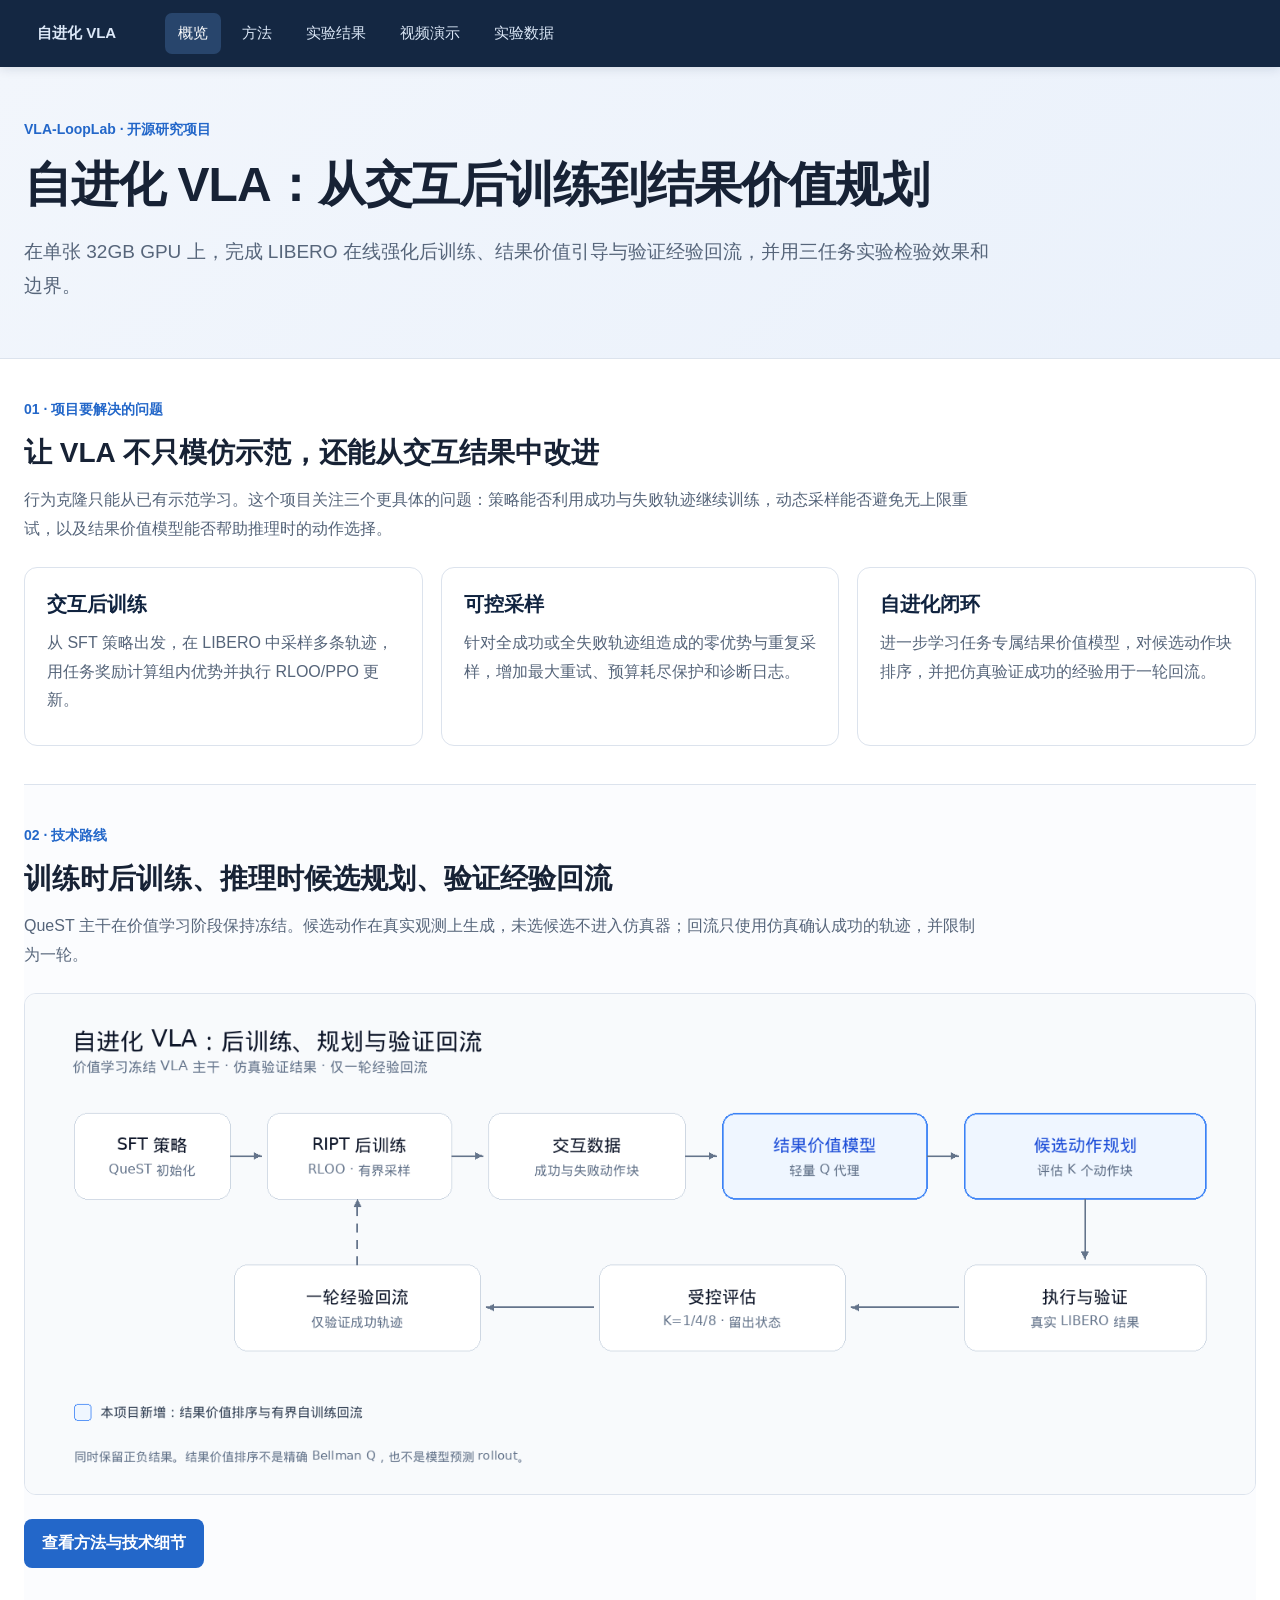
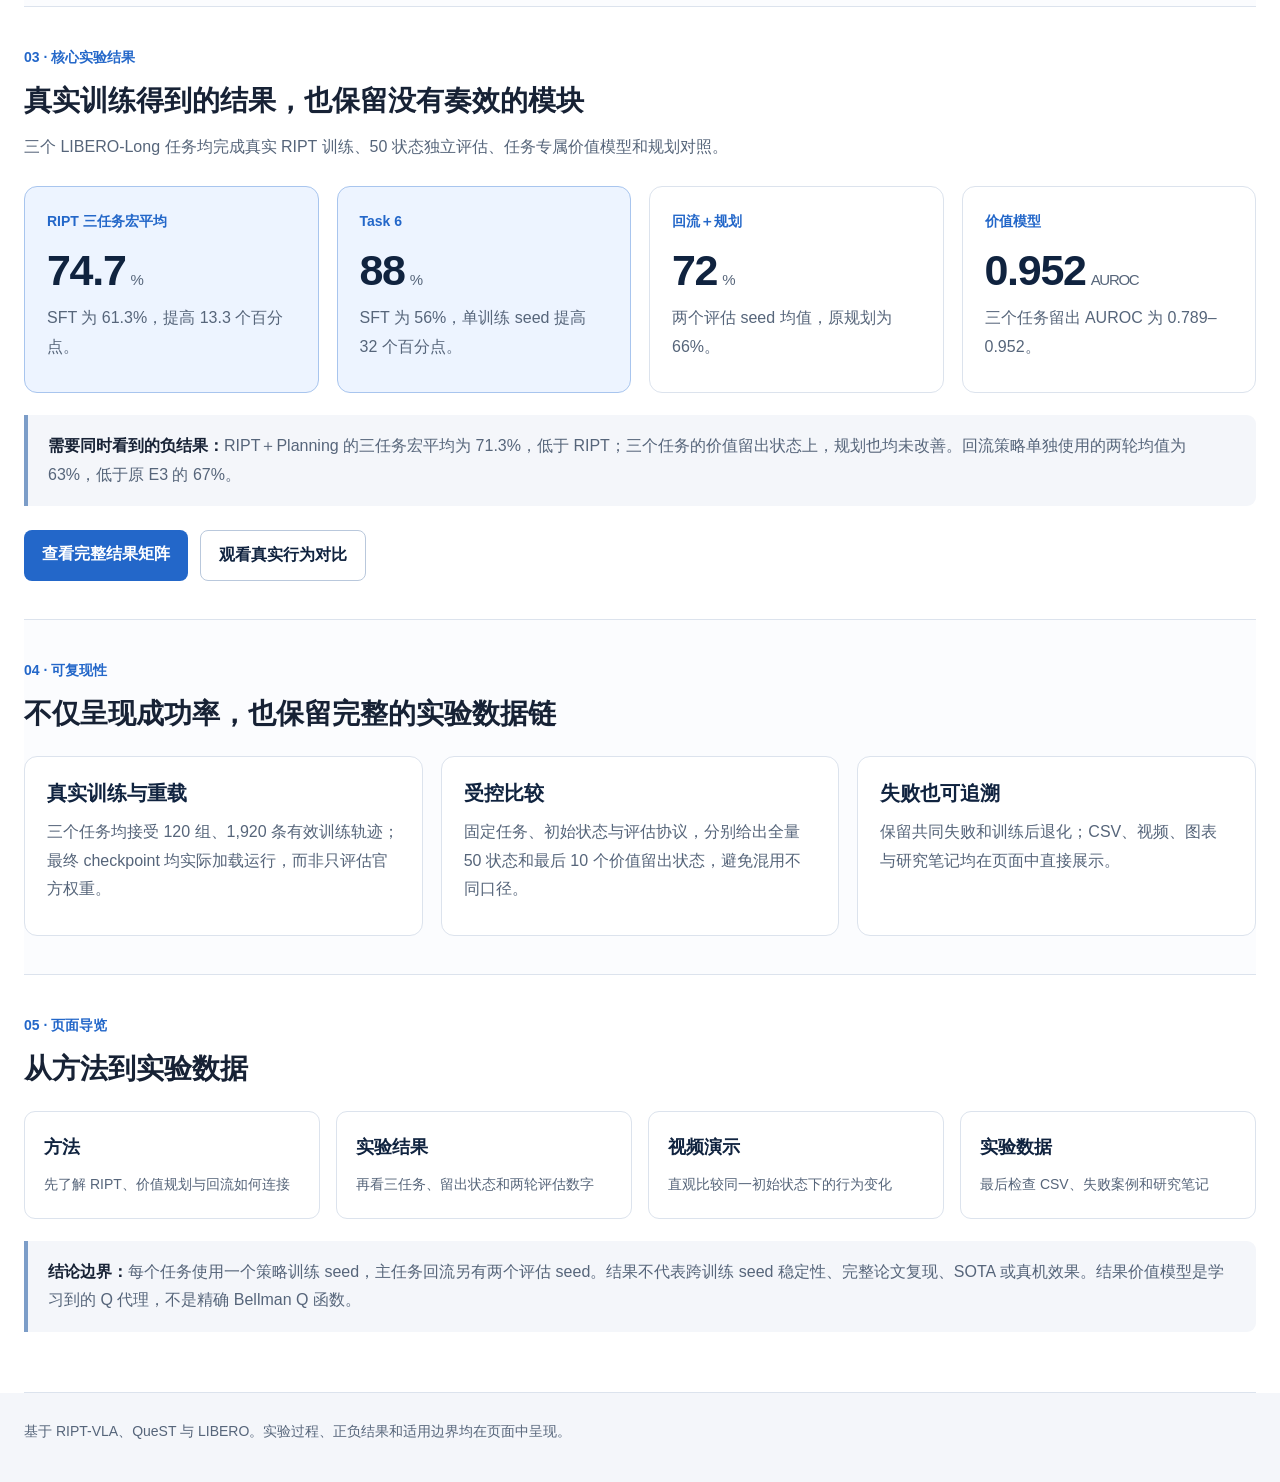
==== index.html @ b2bc3e51 "Initial open-source research release" ====
<!doctype html>
<html lang="zh-CN">
<head>
  <meta charset="utf-8">
  <meta name="viewport" content="width=device-width,initial-scale=1">
  <meta name="description" content="在单张 32GB GPU 上，完成 LIBERO 在线强化后训练、结果价值引导与验证经验回流，并用三任务实验检验效果和边界。">
  <title>自进化 VLA：从交互后训练到结果价值规划</title>
  <link rel="stylesheet" href="assets/site.css">
</head>
<body>
<header class="topbar"><nav class="nav" aria-label="页面导航"><a class="brand" href="index.html">自进化 VLA</a><a href="index.html" class="active">概览</a><a href="method.html" class="">方法</a><a href="results.html" class="">实验结果</a><a href="demo.html" class="">视频演示</a><a href="data.html" class="">实验数据</a></nav></header>
<div class="hero"><div class="wrap"><div class="kicker">VLA-LoopLab · 开源研究项目</div><h1>自进化 VLA：从交互后训练到结果价值规划</h1><p class="lead">在单张 32GB GPU 上，完成 LIBERO 在线强化后训练、结果价值引导与验证经验回流，并用三任务实验检验效果和边界。</p></div></div>
<main class="wrap">
<section><div class="section-head"><div class="kicker">01 · 项目要解决的问题</div><h2>让 VLA 不只模仿示范，还能从交互结果中改进</h2><p>行为克隆只能从已有示范学习。这个项目关注三个更具体的问题：策略能否利用成功与失败轨迹继续训练，动态采样能否避免无上限重试，以及结果价值模型能否帮助推理时的动作选择。</p></div>
<div class="grid three">
  <div class="card"><h3>交互后训练</h3><p>从 SFT 策略出发，在 LIBERO 中采样多条轨迹，用任务奖励计算组内优势并执行 RLOO/PPO 更新。</p></div>
  <div class="card"><h3>可控采样</h3><p>针对全成功或全失败轨迹组造成的零优势与重复采样，增加最大重试、预算耗尽保护和诊断日志。</p></div>
  <div class="card"><h3>自进化闭环</h3><p>进一步学习任务专属结果价值模型，对候选动作块排序，并把仿真验证成功的经验用于一轮回流。</p></div>
</div></section>
<section><div class="section-head"><div class="kicker">02 · 技术路线</div><h2>训练时后训练、推理时候选规划、验证经验回流</h2><p>QueST 主干在价值学习阶段保持冻结。候选动作在真实观测上生成，未选候选不进入仿真器；回流只使用仿真确认成功的轨迹，并限制为一轮。</p></div>
<figure class="figure"><img src="assets/self_evolving_pipeline.png" alt="SFT、RIPT、交互数据、结果价值、候选规划、执行验证与回流组成的闭环"></figure>
<div class="button-row"><a class="button" href="method.html">查看方法与技术细节</a></div></section>
<section><div class="section-head"><div class="kicker">03 · 核心实验结果</div><h2>真实训练得到的结果，也保留没有奏效的模块</h2><p>三个 LIBERO-Long 任务均完成真实 RIPT 训练、50 状态独立评估、任务专属价值模型和规划对照。</p></div>
<div class="grid four">
  <div class="card emphasis"><div class="label">RIPT 三任务宏平均</div><div class="metric">74.7<small>%</small></div><p>SFT 为 61.3%，提高 13.3 个百分点。</p></div>
  <div class="card emphasis"><div class="label">Task 6</div><div class="metric">88<small>%</small></div><p>SFT 为 56%，单训练 seed 提高 32 个百分点。</p></div>
  <div class="card"><div class="label">回流＋规划</div><div class="metric">72<small>%</small></div><p>两个评估 seed 均值，原规划为 66%。</p></div>
  <div class="card"><div class="label">价值模型</div><div class="metric">0.952<small>AUROC</small></div><p>三个任务留出 AUROC 为 0.789–0.952。</p></div>
</div>
<div class="note"><strong>需要同时看到的负结果：</strong>RIPT＋Planning 的三任务宏平均为 71.3%，低于 RIPT；三个任务的价值留出状态上，规划也均未改善。回流策略单独使用的两轮均值为 63%，低于原 E3 的 67%。</div>
<div class="button-row"><a class="button" href="results.html">查看完整结果矩阵</a><a class="button secondary" href="demo.html">观看真实行为对比</a></div></section>
<section><div class="section-head"><div class="kicker">04 · 可复现性</div><h2>不仅呈现成功率，也保留完整的实验数据链</h2></div>
<div class="grid three">
  <div class="card"><h3>真实训练与重载</h3><p>三个任务均接受 120 组、1,920 条有效训练轨迹；最终 checkpoint 均实际加载运行，而非只评估官方权重。</p></div>
  <div class="card"><h3>受控比较</h3><p>固定任务、初始状态与评估协议，分别给出全量 50 状态和最后 10 个价值留出状态，避免混用不同口径。</p></div>
  <div class="card"><h3>失败也可追溯</h3><p>保留共同失败和训练后退化；CSV、视频、图表与研究笔记均在页面中直接展示。</p></div>
</div></section>
<section><div class="section-head"><div class="kicker">05 · 页面导览</div><h2>从方法到实验数据</h2></div>
<div class="toc">
  <a href="method.html"><strong>方法</strong><span>先了解 RIPT、价值规划与回流如何连接</span></a>
  <a href="results.html"><strong>实验结果</strong><span>再看三任务、留出状态和两轮评估数字</span></a>
  <a href="demo.html"><strong>视频演示</strong><span>直观比较同一初始状态下的行为变化</span></a>
  <a href="data.html"><strong>实验数据</strong><span>最后检查 CSV、失败案例和研究笔记</span></a>
</div>
<div class="note"><strong>结论边界：</strong>每个任务使用一个策略训练 seed，主任务回流另有两个评估 seed。结果不代表跨训练 seed 稳定性、完整论文复现、SOTA 或真机效果。结果价值模型是学习到的 Q 代理，不是精确 Bellman Q 函数。</div></section>
</main>
<footer class="footer"><div class="wrap">基于 RIPT-VLA、QueST 与 LIBERO。实验过程、正负结果和适用边界均在页面中呈现。</div></footer>
</body>
</html>
---- assets/site.css ----
:root {
  --navy: #10233f;
  --blue: #2367c9;
  --blue-dark: #194f9d;
  --ink: #172235;
  --muted: #56657a;
  --line: #dce3ed;
  --paper: #f4f6fa;
  --soft: #edf4ff;
  --green: #13795b;
  --red: #ad3c3c;
}
* { box-sizing: border-box; }
html { scroll-behavior: smooth; }
body {
  margin: 0;
  color: var(--ink);
  background: #fff;
  font: 16px/1.78 "Microsoft YaHei", "PingFang SC", "Noto Sans CJK SC", "Segoe UI", sans-serif;
}
a { color: var(--blue); text-decoration: none; }
a:hover { text-decoration: underline; }
.topbar {
  position: sticky;
  top: 0;
  z-index: 20;
  background: rgba(16, 35, 63, .98);
  box-shadow: 0 2px 10px rgba(16, 35, 63, .12);
}
.nav {
  max-width: 1320px;
  margin: auto;
  padding: 13px 24px;
  display: flex;
  align-items: center;
  gap: 8px;
}
.brand { color: #fff; font-weight: 700; margin-right: 28px; white-space: nowrap; }
.nav a {
  color: #dce8f8;
  padding: 7px 13px;
  border-radius: 7px;
  white-space: nowrap;
  font-size: 15px;
}
.nav a:hover, .nav a.active { background: #28456c; color: #fff; text-decoration: none; }
.wrap { max-width: 1280px; margin: auto; padding: 0 24px; }
.hero { background: linear-gradient(135deg, #f2f6fc 0%, #eaf1fb 100%); border-bottom: 1px solid var(--line); }
.hero .wrap { padding-top: 50px; padding-bottom: 46px; }
.kicker { color: var(--blue); font-size: 14px; font-weight: 700; margin-bottom: 12px; }
h1 { font-size: clamp(32px, 4.3vw, 48px); line-height: 1.28; letter-spacing: -.02em; margin: 0 0 20px; max-width: 1000px; }
h2 { font-size: 28px; line-height: 1.35; margin: 0 0 14px; }
h3 { font-size: 20px; line-height: 1.45; margin: 0 0 10px; }
h4 { font-size: 17px; margin: 20px 0 8px; }
p { margin: 9px 0; }
.lead { max-width: 980px; color: var(--muted); font-size: 19px; line-height: 1.8; }
.muted { color: var(--muted); }
.small { font-size: 14px; color: var(--muted); }
section { padding: 38px 0; border-bottom: 1px solid var(--line); }
section:nth-child(even) { background: #fbfcfe; }
.section-head { margin-bottom: 24px; }
.section-head p { color: var(--muted); max-width: 960px; }
.grid { display: grid; gap: 18px; }
.two { grid-template-columns: repeat(2, minmax(0, 1fr)); }
.three { grid-template-columns: repeat(3, minmax(0, 1fr)); }
.four { grid-template-columns: repeat(4, minmax(0, 1fr)); }
.card {
  background: #fff;
  border: 1px solid var(--line);
  border-radius: 13px;
  padding: 22px;
}
.card h3 { color: var(--navy); }
.card p { color: var(--muted); }
.emphasis { border-color: #a8c5ee; background: var(--soft); }
.metric { color: var(--navy); font-size: 43px; line-height: 1.15; font-weight: 750; letter-spacing: -.03em; margin: 12px 0 8px; }
.metric small { color: var(--muted); font-size: 15px; font-weight: 500; margin-left: 5px; }
.label { color: var(--blue); font-size: 14px; font-weight: 700; }
.button-row { display: flex; flex-wrap: wrap; gap: 12px; margin-top: 24px; }
.button {
  display: inline-block;
  padding: 10px 18px;
  border-radius: 8px;
  background: var(--blue);
  color: #fff;
  font-weight: 650;
}
.button:hover { background: var(--blue-dark); text-decoration: none; }
.button.secondary { background: #fff; color: var(--navy); border: 1px solid #b9c8dc; }
.button.secondary:hover { background: var(--soft); }
.note {
  border-left: 4px solid #7c9dc8;
  background: var(--paper);
  padding: 17px 20px;
  color: var(--muted);
  border-radius: 0 9px 9px 0;
  margin: 22px 0;
}
.note strong { color: var(--ink); }
.good { color: var(--green); font-weight: 650; }
.bad { color: var(--red); font-weight: 650; }
.figure { margin: 18px 0; }
.figure img { width: 100%; display: block; background: #fff; border: 1px solid var(--line); border-radius: 12px; }
.figure figcaption { color: var(--muted); font-size: 14px; margin-top: 9px; }
.video-shell {
  max-width: 1360px;
  margin: 20px auto;
  padding: 14px;
  background: #0b1527;
  border-radius: 15px;
  box-shadow: 0 10px 30px rgba(16, 35, 63, .15);
}
.video-shell video { display: block; width: 100%; height: auto; background: #0b1527; border-radius: 9px; }
.video-shell h3 { color: #fff; margin: 3px 2px 12px; }
.video-shell p { color: #d5dfed; margin: 12px 2px 2px; }
.video-shell .small { color: #aebdd0; }
.table-wrap { overflow: auto; border: 1px solid var(--line); border-radius: 11px; margin: 18px 0; background: #fff; }
table { width: 100%; border-collapse: collapse; font-variant-numeric: tabular-nums; }
th, td { padding: 12px 15px; text-align: left; border-bottom: 1px solid var(--line); vertical-align: top; }
th { background: var(--paper); color: var(--navy); font-size: 14px; font-weight: 700; white-space: nowrap; }
td:nth-child(n+2), th:nth-child(n+2) { text-align: right; }
td:first-child, th:first-child { text-align: left; }
tr:last-child td { border-bottom: 0; }
tr.highlight td { background: #eff6ff; }
.table-scroll { max-height: 680px; overflow: auto; }
.table-scroll thead th { position: sticky; top: 0; z-index: 1; }
.toc { display: grid; grid-template-columns: repeat(4, minmax(0, 1fr)); gap: 16px; }
.toc a { display: block; border: 1px solid var(--line); border-radius: 11px; padding: 19px; color: var(--navy); background: #fff; }
.toc a:hover { border-color: #8cb0df; background: var(--soft); text-decoration: none; }
.toc strong { display: block; margin-bottom: 7px; font-size: 18px; }
.toc span { color: var(--muted); font-size: 14px; }
details { border: 1px solid var(--line); border-radius: 11px; background: #fff; margin: 14px 0; overflow: hidden; }
summary { cursor: pointer; padding: 16px 20px; color: var(--navy); font-size: 18px; font-weight: 700; background: var(--paper); }
details[open] summary { border-bottom: 1px solid var(--line); }
details .details-body { padding: 8px 22px 20px; }
.doc-content { max-width: 1100px; }
.doc-content h1 { font-size: 29px; margin: 24px 0 16px; }
.doc-content h2 { font-size: 24px; margin: 28px 0 12px; }
.doc-content h3 { font-size: 20px; margin: 24px 0 10px; }
.doc-content h4 { font-size: 17px; }
.doc-content ul, .doc-content ol { padding-left: 25px; }
.doc-content li { margin: 6px 0; }
.doc-content blockquote { margin: 16px 0; padding: 12px 18px; border-left: 4px solid #8ca7c9; background: var(--paper); color: var(--muted); }
.doc-content blockquote p { margin: 4px 0; }
.doc-content code { background: #edf1f6; padding: 2px 5px; border-radius: 4px; font: 14px/1.55 Consolas, "Cascadia Code", monospace; }
.doc-content pre { overflow: auto; padding: 18px; background: #101c2d; color: #e5edf8; border-radius: 10px; }
.doc-content pre code { background: transparent; padding: 0; color: inherit; }
.doc-content img { max-width: 100%; height: auto; }
.doc-content td:nth-child(n+2), .doc-content th:nth-child(n+2) { text-align: left; }
.footer { padding: 26px 0 38px; color: var(--muted); font-size: 14px; background: var(--paper); }
.number-list { counter-reset: item; list-style: none; padding: 0; }
.number-list li { counter-increment: item; position: relative; padding: 10px 0 10px 46px; }
.number-list li::before { content: counter(item); position: absolute; left: 0; top: 9px; width: 29px; height: 29px; display: grid; place-items: center; border-radius: 50%; background: var(--soft); color: var(--blue); font-weight: 700; }
@media (max-width: 980px) {
  .four { grid-template-columns: repeat(2, minmax(0, 1fr)); }
  .toc { grid-template-columns: repeat(2, minmax(0, 1fr)); }
}
@media (max-width: 720px) {
  .nav { padding: 10px 12px; overflow-x: auto; }
  .brand { margin-right: 8px; }
  .nav a { padding: 6px 9px; font-size: 14px; }
  .wrap { padding: 0 16px; }
  .hero .wrap { padding-top: 34px; padding-bottom: 32px; }
  h1 { font-size: 31px; }
  h2 { font-size: 25px; }
  .lead { font-size: 17px; }
  section { padding: 29px 0; }
  .two, .three, .four, .toc { grid-template-columns: 1fr; }
  .card { padding: 18px; }
  .metric { font-size: 38px; }
  .video-shell { padding: 7px; margin: 14px auto; }
  th, td { padding: 10px 9px; font-size: 13px; }
  details .details-body { padding: 7px 15px 16px; }
}
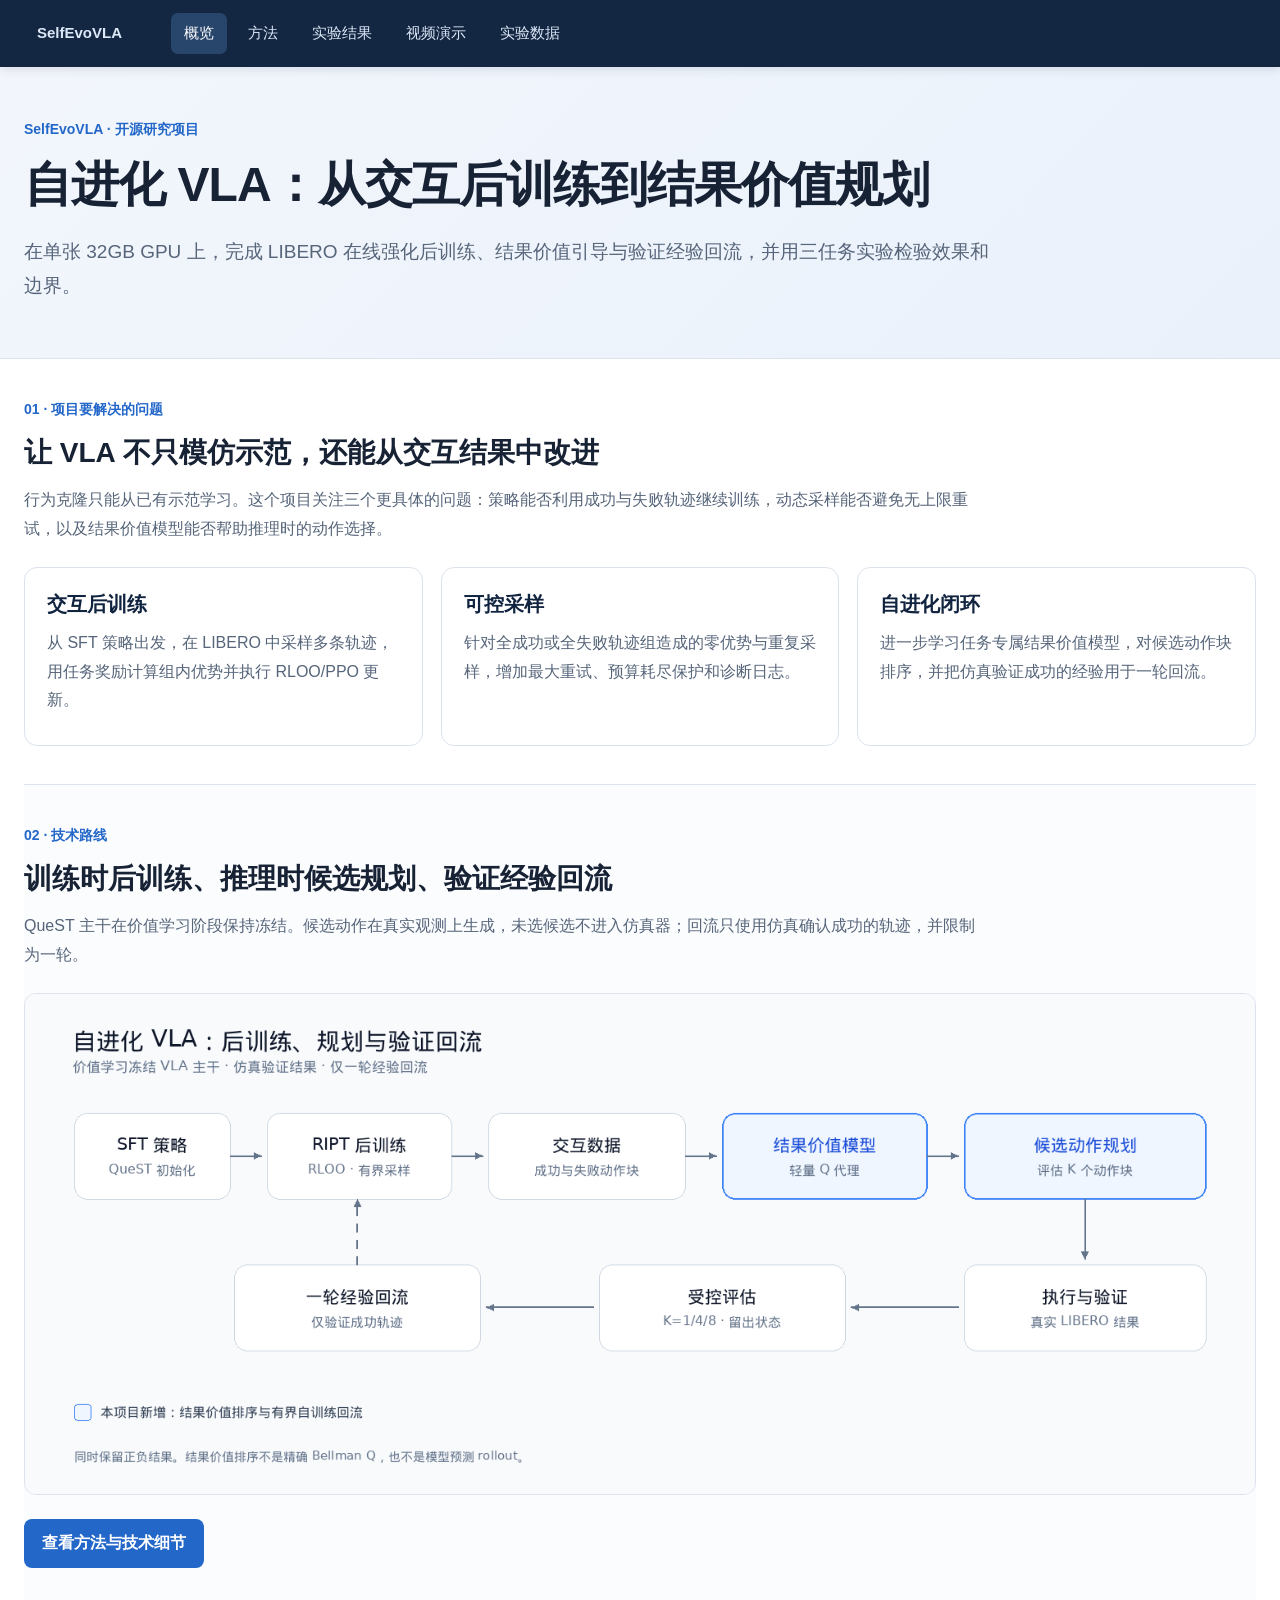
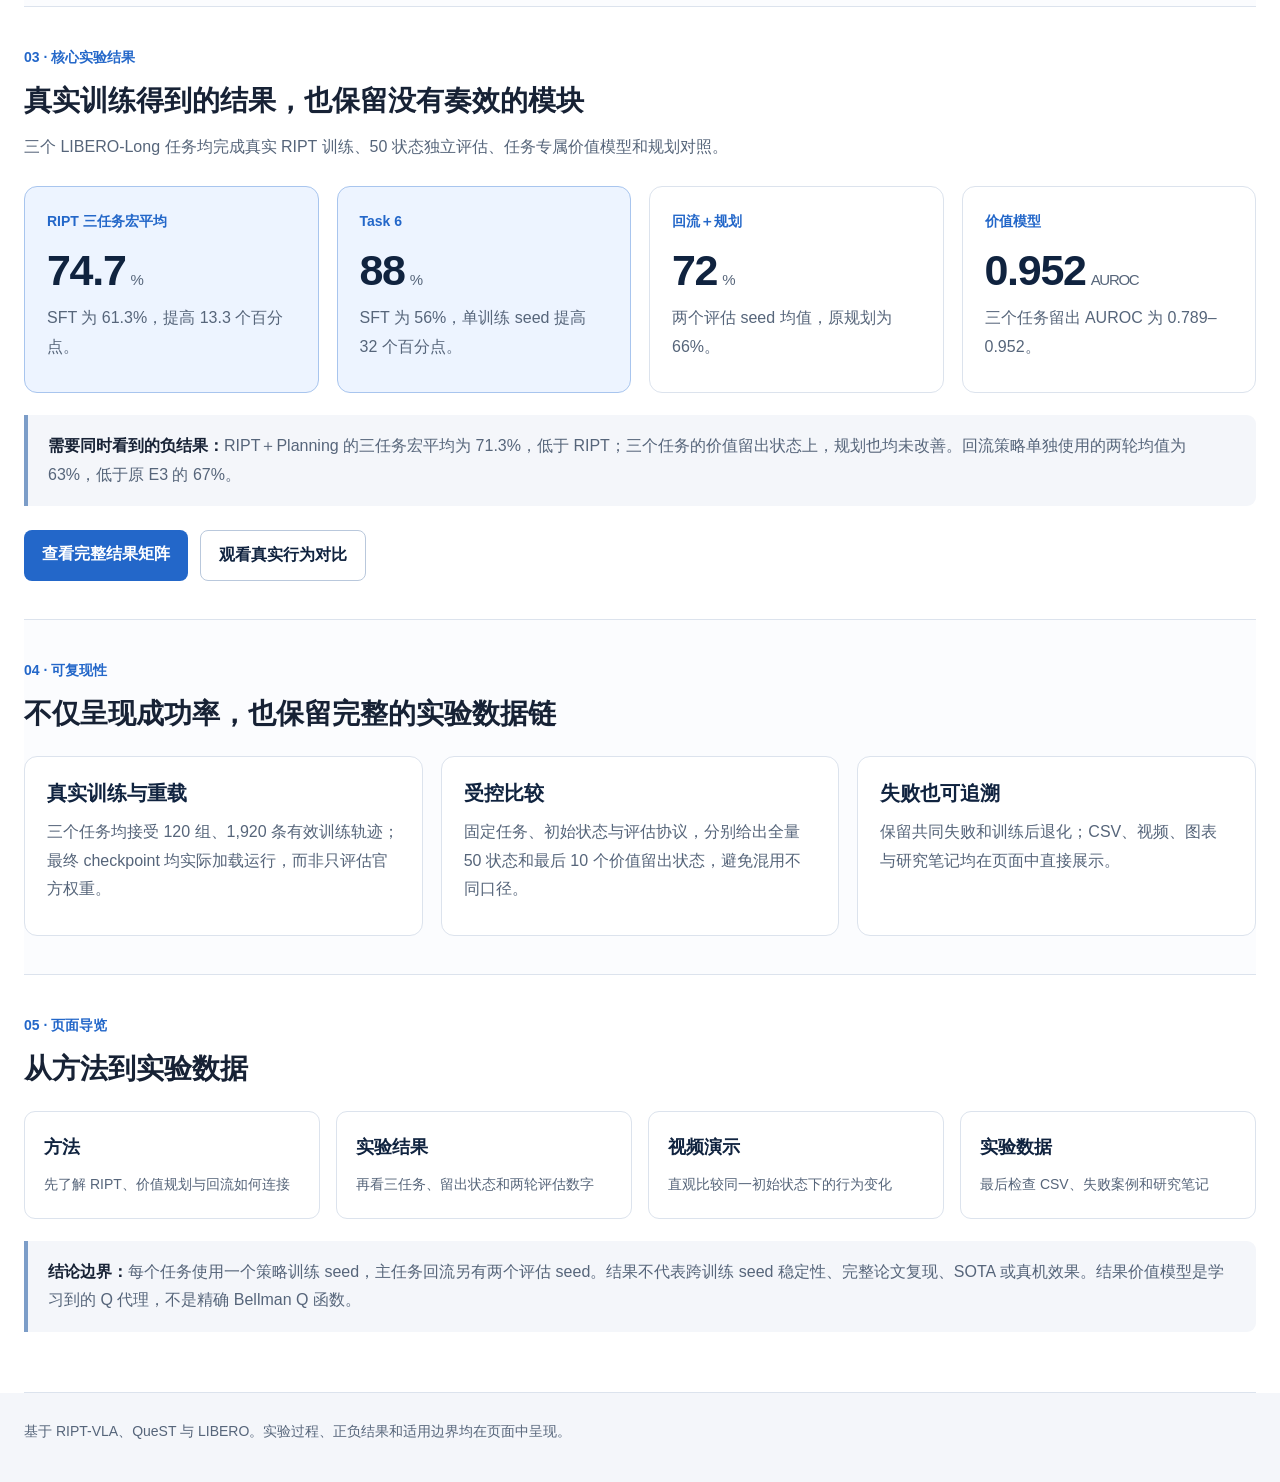
==== commit b31f0e24: "Update project documentation" ====
--- a/index.html
+++ b/index.html
@@ -8,8 +8,8 @@
   <link rel="stylesheet" href="assets/site.css">
 </head>
 <body>
-<header class="topbar"><nav class="nav" aria-label="页面导航"><a class="brand" href="index.html">自进化 VLA</a><a href="index.html" class="active">概览</a><a href="method.html" class="">方法</a><a href="results.html" class="">实验结果</a><a href="demo.html" class="">视频演示</a><a href="data.html" class="">实验数据</a></nav></header>
-<div class="hero"><div class="wrap"><div class="kicker">VLA-LoopLab · 开源研究项目</div><h1>自进化 VLA：从交互后训练到结果价值规划</h1><p class="lead">在单张 32GB GPU 上，完成 LIBERO 在线强化后训练、结果价值引导与验证经验回流，并用三任务实验检验效果和边界。</p></div></div>
+<header class="topbar"><nav class="nav" aria-label="页面导航"><a class="brand" href="index.html">SelfEvoVLA</a><a href="index.html" class="active">概览</a><a href="method.html" class="">方法</a><a href="results.html" class="">实验结果</a><a href="demo.html" class="">视频演示</a><a href="data.html" class="">实验数据</a></nav></header>
+<div class="hero"><div class="wrap"><div class="kicker">SelfEvoVLA · 开源研究项目</div><h1>自进化 VLA：从交互后训练到结果价值规划</h1><p class="lead">在单张 32GB GPU 上，完成 LIBERO 在线强化后训练、结果价值引导与验证经验回流，并用三任务实验检验效果和边界。</p></div></div>
 <main class="wrap">
 <section><div class="section-head"><div class="kicker">01 · 项目要解决的问题</div><h2>让 VLA 不只模仿示范，还能从交互结果中改进</h2><p>行为克隆只能从已有示范学习。这个项目关注三个更具体的问题：策略能否利用成功与失败轨迹继续训练，动态采样能否避免无上限重试，以及结果价值模型能否帮助推理时的动作选择。</p></div>
 <div class="grid three">
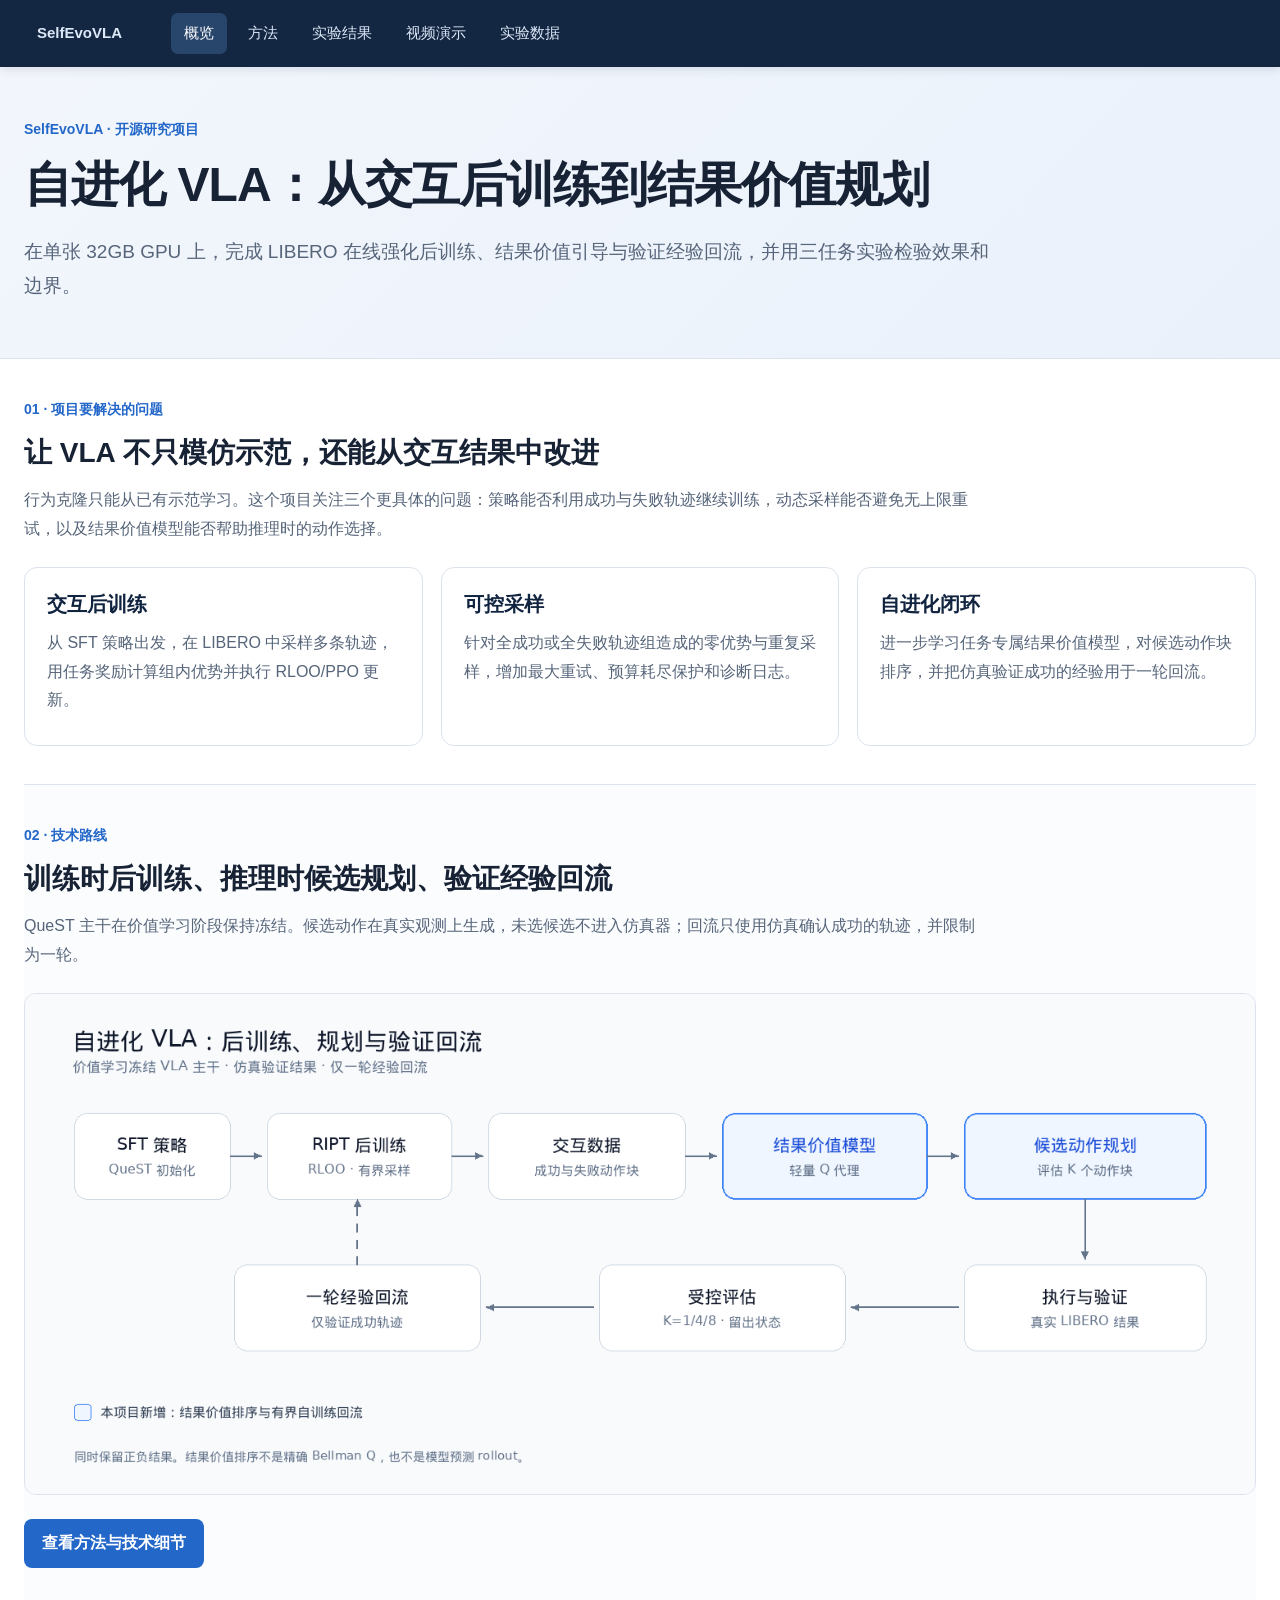
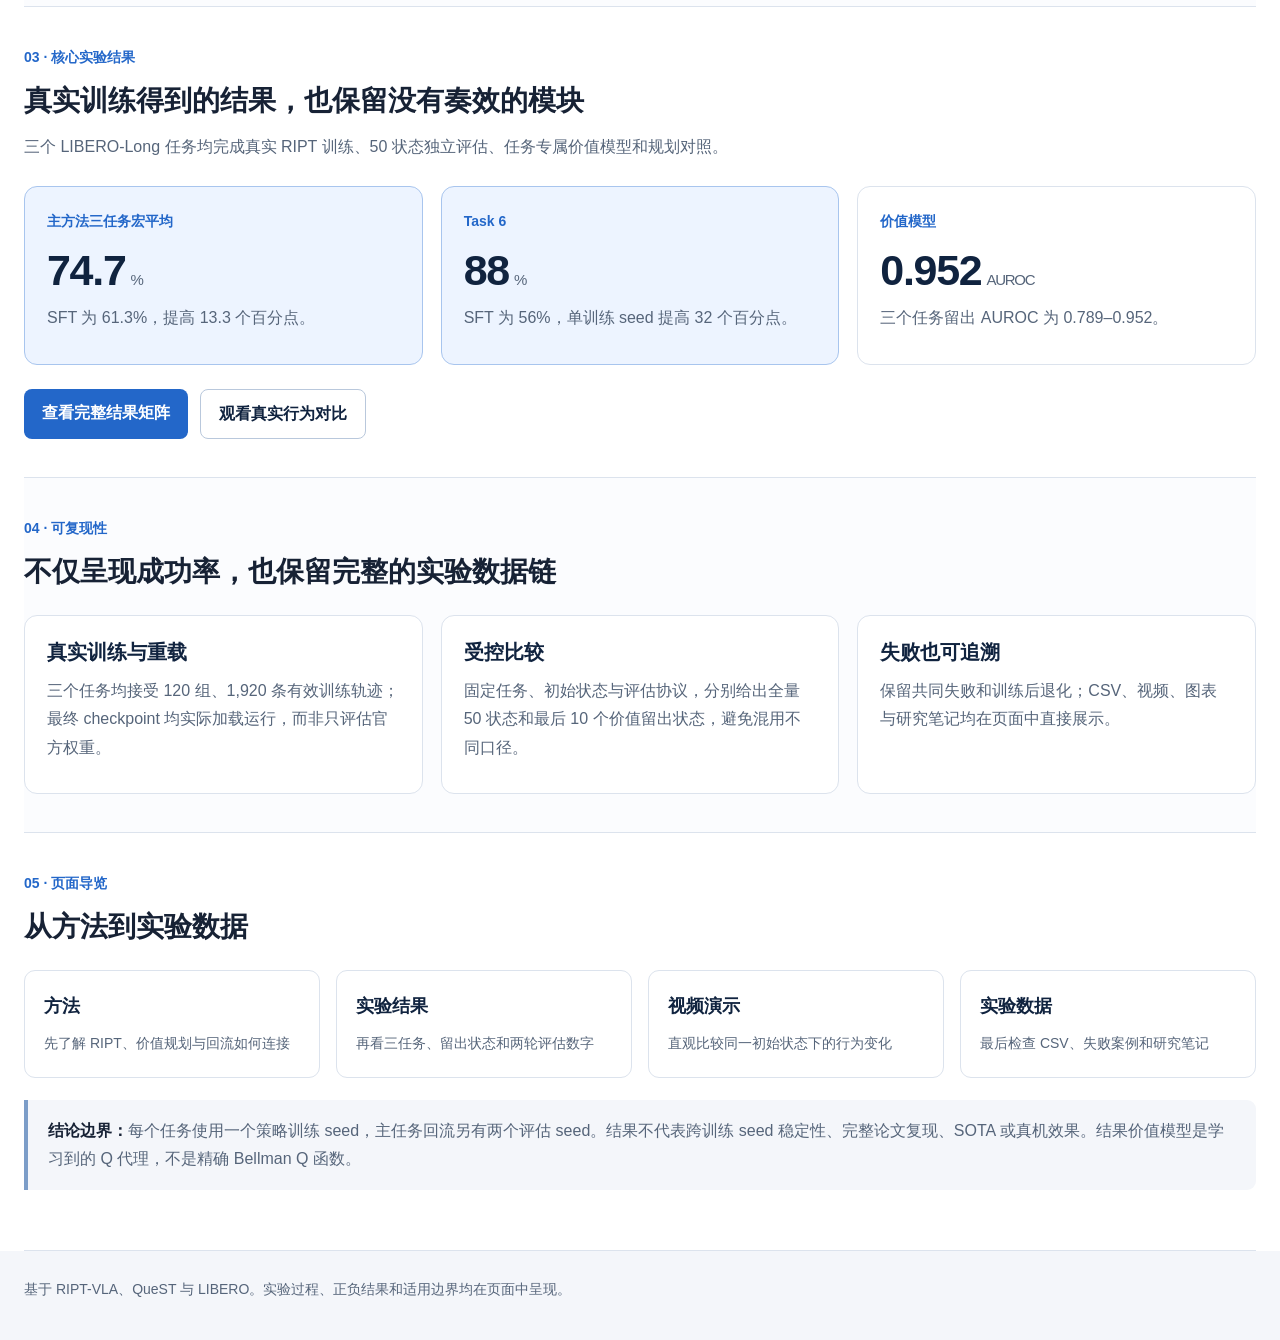
==== commit a8769426: "Refine homepage metrics" ====
--- a/index.html
+++ b/index.html
@@ -21,13 +21,11 @@
 <figure class="figure"><img src="assets/self_evolving_pipeline.png" alt="SFT、RIPT、交互数据、结果价值、候选规划、执行验证与回流组成的闭环"></figure>
 <div class="button-row"><a class="button" href="method.html">查看方法与技术细节</a></div></section>
 <section><div class="section-head"><div class="kicker">03 · 核心实验结果</div><h2>真实训练得到的结果，也保留没有奏效的模块</h2><p>三个 LIBERO-Long 任务均完成真实 RIPT 训练、50 状态独立评估、任务专属价值模型和规划对照。</p></div>
-<div class="grid four">
-  <div class="card emphasis"><div class="label">RIPT 三任务宏平均</div><div class="metric">74.7<small>%</small></div><p>SFT 为 61.3%，提高 13.3 个百分点。</p></div>
+<div class="grid three">
+  <div class="card emphasis"><div class="label">主方法三任务宏平均</div><div class="metric">74.7<small>%</small></div><p>SFT 为 61.3%，提高 13.3 个百分点。</p></div>
   <div class="card emphasis"><div class="label">Task 6</div><div class="metric">88<small>%</small></div><p>SFT 为 56%，单训练 seed 提高 32 个百分点。</p></div>
-  <div class="card"><div class="label">回流＋规划</div><div class="metric">72<small>%</small></div><p>两个评估 seed 均值，原规划为 66%。</p></div>
   <div class="card"><div class="label">价值模型</div><div class="metric">0.952<small>AUROC</small></div><p>三个任务留出 AUROC 为 0.789–0.952。</p></div>
 </div>
-<div class="note"><strong>需要同时看到的负结果：</strong>RIPT＋Planning 的三任务宏平均为 71.3%，低于 RIPT；三个任务的价值留出状态上，规划也均未改善。回流策略单独使用的两轮均值为 63%，低于原 E3 的 67%。</div>
 <div class="button-row"><a class="button" href="results.html">查看完整结果矩阵</a><a class="button secondary" href="demo.html">观看真实行为对比</a></div></section>
 <section><div class="section-head"><div class="kicker">04 · 可复现性</div><h2>不仅呈现成功率，也保留完整的实验数据链</h2></div>
 <div class="grid three">
